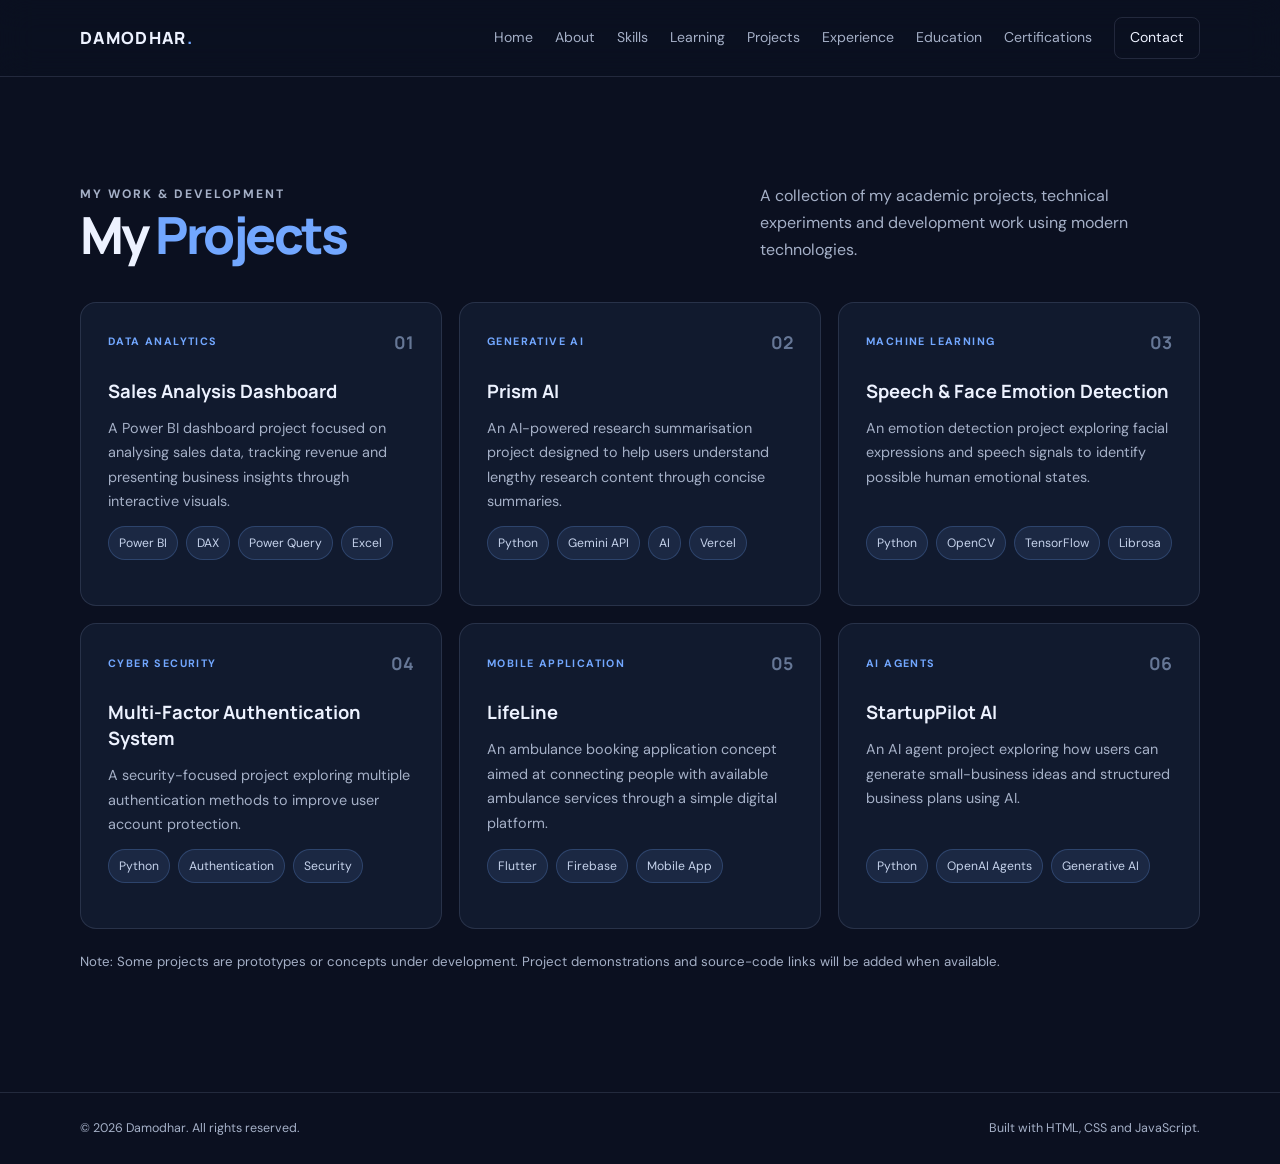
==== projects.html @ 2c572cad "Initial portfolio upload" ====
<!DOCTYPE html>
<html lang="en">

<head>
    <meta charset="UTF-8">
    <meta name="viewport" content="width=device-width, initial-scale=1.0">
    <title>Projects | Damodhar</title>
    <link rel="stylesheet" href="css/style.css">
</head>

<body>

    <!-- HEADER -->
    <header class="site-header">
        <div class="container nav">

            <a href="index.html" class="brand">
                DAMODHAR<span>.</span>
            </a>

            <button class="menu-toggle" id="menuToggle">☰</button>

            <nav class="nav-links" id="navLinks">
                <a href="index.html">Home</a>
                <a href="about.html">About</a>
                <a href="skills.html">Skills</a>
                <a href="learning.html">Learning</a>
                <a href="projects.html">Projects</a>
                <a href="experience.html">Experience</a>
                <a href="education.html">Education</a>
                <a href="certifications.html">Certifications</a>
                <a href="contact.html" class="nav-contact">Contact</a>
            </nav>

        </div>
    </header>


    <!-- PROJECTS PAGE -->
    <main>

        <section class="section container">

            <!-- HEADING -->
            <div class="section-heading">

                <div>
                    <p class="eyebrow">MY WORK & DEVELOPMENT</p>
                    <h2>My <span>Projects</span></h2>
                </div>

                <p>
                    A collection of my academic projects, technical
                    experiments and development work using modern
                    technologies.
                </p>

            </div>


            <!-- PROJECT CARDS -->
            <div class="projects-grid">

                <!-- PROJECT 1 -->
                <div class="project-card">

                    <div class="project-top">
                        <span class="project-type">DATA ANALYTICS</span>
                        <span class="project-number">01</span>
                    </div>

                    <h3>Sales Analysis Dashboard</h3>

                    <p>
                        A Power BI dashboard project focused on analysing
                        sales data, tracking revenue and presenting
                        business insights through interactive visuals.
                    </p>

                    <div class="tags">
                        <span>Power BI</span>
                        <span>DAX</span>
                        <span>Power Query</span>
                        <span>Excel</span>
                    </div>

                </div>


                <!-- PROJECT 2 -->
                <div class="project-card">

                    <div class="project-top">
                        <span class="project-type">GENERATIVE AI</span>
                        <span class="project-number">02</span>
                    </div>

                    <h3>Prism AI</h3>

                    <p>
                        An AI-powered research summarisation project
                        designed to help users understand lengthy
                        research content through concise summaries.
                    </p>

                    <div class="tags">
                        <span>Python</span>
                        <span>Gemini API</span>
                        <span>AI</span>
                        <span>Vercel</span>
                    </div>

                </div>


                <!-- PROJECT 3 -->
                <div class="project-card">

                    <div class="project-top">
                        <span class="project-type">MACHINE LEARNING</span>
                        <span class="project-number">03</span>
                    </div>

                    <h3>Speech & Face Emotion Detection</h3>

                    <p>
                        An emotion detection project exploring facial
                        expressions and speech signals to identify
                        possible human emotional states.
                    </p>

                    <div class="tags">
                        <span>Python</span>
                        <span>OpenCV</span>
                        <span>TensorFlow</span>
                        <span>Librosa</span>
                    </div>

                </div>


                <!-- PROJECT 4 -->
                <div class="project-card">

                    <div class="project-top">
                        <span class="project-type">CYBER SECURITY</span>
                        <span class="project-number">04</span>
                    </div>

                    <h3>Multi-Factor Authentication System</h3>

                    <p>
                        A security-focused project exploring multiple
                        authentication methods to improve user account
                        protection.
                    </p>

                    <div class="tags">
                        <span>Python</span>
                        <span>Authentication</span>
                        <span>Security</span>
                    </div>

                </div>


                <!-- PROJECT 5 -->
                <div class="project-card">

                    <div class="project-top">
                        <span class="project-type">MOBILE APPLICATION</span>
                        <span class="project-number">05</span>
                    </div>

                    <h3>LifeLine</h3>

                    <p>
                        An ambulance booking application concept aimed
                        at connecting people with available ambulance
                        services through a simple digital platform.
                    </p>

                    <div class="tags">
                        <span>Flutter</span>
                        <span>Firebase</span>
                        <span>Mobile App</span>
                    </div>

                </div>


                <!-- PROJECT 6 -->
                <div class="project-card">

                    <div class="project-top">
                        <span class="project-type">AI AGENTS</span>
                        <span class="project-number">06</span>
                    </div>

                    <h3>StartupPilot AI</h3>

                    <p>
                        An AI agent project exploring how users can
                        generate small-business ideas and structured
                        business plans using AI.
                    </p>

                    <div class="tags">
                        <span>Python</span>
                        <span>OpenAI Agents</span>
                        <span>Generative AI</span>
                    </div>

                </div>

            </div>

            <p class="section-note">
                Note: Some projects are prototypes or concepts under
                development. Project demonstrations and source-code
                links will be added when available.
            </p>

        </section>

    </main>


    <!-- FOOTER -->
    <footer class="footer">
        <div class="container footer-inner">
            <p>© 2026 Damodhar. All rights reserved.</p>
            <p>Built with HTML, CSS and JavaScript.</p>
        </div>
    </footer>


    <!-- JAVASCRIPT -->
    <script src="js/script.js"></script>

</body>
</html>
---- css/style.css ----
/* =========================================
   DAMODHAR PORTFOLIO
   Complete upgraded stylesheet
   Theme: Dark Navy + Blue + Purple
========================================= */

/* GOOGLE FONTS */
@import url('https://fonts.googleapis.com/css2?family=DM+Sans:wght@400;500;600;700&family=Manrope:wght@400;500;600;700;800&display=swap');


/* =========================================
   1. ROOT VARIABLES & RESET
========================================= */

:root {
    --bg: #0b1020;
    --panel: #111a2e;
    --panel2: #0f1729;

    --text: #edf2ff;
    --muted: #a5b0c7;

    --line: rgba(173, 190, 225, .15);

    --accent: #72a7ff;
    --accent2: #9a8cff;

    --max: 1120px;

    --transition: .3s ease;
    --glow: 0 15px 40px rgba(72, 125, 255, .16);
}

* {
    box-sizing: border-box;
}

html {
    scroll-behavior: smooth;
    scroll-padding-top: 85px;
}

body {
    margin: 0;
    background: var(--bg);
    color: var(--text);
    font-family: "DM Sans", Arial, sans-serif;
    line-height: 1.7;
    overflow-x: hidden;
}

a {
    color: inherit;
    text-decoration: none;
}

img {
    max-width: 100%;
    display: block;
}

.container {
    width: min(var(--max), calc(100% - 48px));
    margin-inline: auto;
}


/* =========================================
   2. NAVIGATION
========================================= */

.site-header {
    position: sticky;
    top: 0;
    z-index: 100;

    background: rgba(11, 16, 32, .88);
    backdrop-filter: blur(16px);

    border-bottom: 1px solid var(--line);
}

.nav {
    height: 76px;

    display: flex;
    align-items: center;
    justify-content: space-between;
}

.brand {
    font-family: Manrope, sans-serif;
    font-weight: 800;
    letter-spacing: .08em;
    font-size: 1.05rem;

    transition: color var(--transition);
}

.brand:hover {
    color: var(--accent);
}

.brand span,
.accent {
    color: var(--accent);
}

.nav-links {
    display: flex;
    align-items: center;
    gap: 22px;

    color: var(--muted);
    font-size: .88rem;
}

.nav-links a,
.social-links a {
    transition: color var(--transition);
}

.nav-links a:hover,
.social-links a:hover {
    color: var(--accent);
}

.nav-links a:not(.nav-contact) {
    position: relative;
}

.nav-links a:not(.nav-contact)::after {
    content: "";

    position: absolute;
    left: 0;
    bottom: -5px;

    width: 0;
    height: 2px;

    background: var(--accent);
    transition: width var(--transition);
}

.nav-links a:not(.nav-contact):hover::after {
    width: 100%;
}

.nav-contact {
    border: 1px solid var(--line);
    padding: 8px 15px;
    border-radius: 8px;
    color: var(--text) !important;

    transition: background var(--transition),
                border-color var(--transition);
}

.nav-contact:hover {
    background: rgba(114, 167, 255, .12);
    border-color: var(--accent);
}

.menu-toggle {
    display: none;
    background: none;
    border: 0;
    color: var(--text);
    font-size: 1.5rem;
    cursor: pointer;
}


/* =========================================
   3. COMMON SECTIONS
========================================= */

.section {
    padding-block: 105px;
}

.section-muted {
    background: var(--panel2);
    border-block: 1px solid var(--line);
}

.eyebrow {
    font-size: .76rem;
    letter-spacing: .16em;
    font-weight: 700;
    color: var(--accent);
    margin: 0 0 20px;
}

.section-heading {
    display: flex;
    align-items: end;
    justify-content: space-between;
    gap: 30px;
    margin-bottom: 38px;
}

.section-heading h2,
.contact-inner h2 {
    font: 800 clamp(2rem, 4vw, 3.2rem)/1.15 Manrope, sans-serif;
    letter-spacing: -.05em;
    margin: 0;
}

.section-heading h2 span,
.contact-inner h2 span {
    color: var(--accent);
}

.section-heading p {
    max-width: 440px;
    color: var(--muted);
    margin: 0;
}


/* =========================================
   4. HERO SECTION
========================================= */

.hero {
    min-height: 650px;

    display: grid;
    grid-template-columns: 1.2fr .8fr;
    align-items: center;
    gap: 50px;

    padding-top: 85px;
    padding-bottom: 95px;
}

.status-dot {
    display: inline-block;
    width: 8px;
    height: 8px;

    background: #55d6a0;
    border-radius: 50%;
    margin-right: 8px;

    box-shadow: 0 0 12px #55d6a0;

    animation: statusPulse 2s ease-in-out infinite;
}

.intro {
    color: var(--muted);
    font-size: 1.1rem;
    margin: 0;
}

.hero h1 {
    font: 800 clamp(3.2rem, 7vw, 5.8rem)/1.05 Manrope, sans-serif;
    letter-spacing: -.065em;
    margin: 8px 0 18px;
}

.hero h1 span {
    color: var(--accent);
}

.hero h2 {
    font: 600 clamp(1.1rem, 2.2vw, 1.45rem) Manrope, sans-serif;
    margin: 0 0 20px;
}

.hero-text {
    max-width: 610px;
    color: var(--muted);
    font-size: 1.04rem;
}

.hero-actions {
    display: flex;
    gap: 13px;
    flex-wrap: wrap;
    margin: 30px 0 25px;
}


/* =========================================
   5. BUTTON ANIMATIONS
========================================= */

.button {
    display: inline-flex;
    align-items: center;
    gap: 14px;

    padding: 12px 19px;
    border-radius: 9px;

    font-weight: 700;
    font-size: .92rem;

    transition: transform var(--transition),
                box-shadow var(--transition),
                background var(--transition),
                border-color var(--transition);
}

.button:hover {
    transform: translateY(-4px);
}

.button:active {
    transform: translateY(-1px);
}

.primary {
    background: linear-gradient(110deg, #659cff, #8c8aff);
    color: #081124;
}

.primary:hover {
    box-shadow: 0 10px 28px rgba(114, 167, 255, .35);
}

.secondary {
    border: 1px solid var(--line);
    color: var(--text);
}

.secondary:hover {
    border-color: var(--accent);
    background: rgba(114, 167, 255, .10);
}

.social-links {
    display: flex;
    gap: 22px;
    color: var(--muted);
    font-size: .88rem;
}


/* =========================================
   6. PROFILE PHOTO & HERO VISUAL
========================================= */

.hero-visual {
    position: relative;
    min-height: 420px;

    display: grid;
    place-items: center;
}

.photo-frame {
    width: min(330px, 80%);
    aspect-ratio: 4 / 5;

    border: 1px solid rgba(114, 167, 255, .45);
    padding: 12px;
    border-radius: 30px;

    background: linear-gradient(
        145deg,
        rgba(114, 167, 255, .2),
        rgba(154, 140, 255, .04)
    );

    transform: rotate(3deg);
    z-index: 2;

    box-shadow: 0 25px 90px rgba(0, 0, 0, .35);

    transition: transform .5s ease,
                box-shadow .5s ease;
}

.photo-frame:hover {
    transform: rotate(0deg) scale(1.035);
    box-shadow: 0 30px 90px rgba(72, 125, 255, .22);
}

.photo-frame img {
    width: 100%;
    height: 100%;
    object-fit: cover;
    border-radius: 21px;
}

.photo-placeholder {
    display: none;
    width: 100%;
    height: 100%;
    border-radius: 21px;

    background: radial-gradient(
        circle at 25% 20%,
        #344c78,
        #17233d 55%,
        #11182b
    );

    place-content: center;
    text-align: center;
}

.photo-placeholder span {
    font: 800 5rem Manrope;
    color: #dce8ff;
}

.photo-placeholder small {
    color: #b7c8e8;
}

.floating-card {
    position: absolute;
    z-index: 3;

    bottom: 45px;
    left: -10px;

    display: flex;
    align-items: center;
    gap: 12px;

    background: #17233a;
    border: 1px solid var(--line);

    padding: 14px 18px;
    border-radius: 13px;

    box-shadow: 0 15px 40px #050914;

    animation: floatingMotion 4s ease-in-out infinite;
}

.card-icon {
    font-size: 1.6rem;
    color: var(--accent);
}

.floating-card strong,
.floating-card small {
    display: block;
}

.floating-card small {
    color: var(--muted);
    font-size: .75rem;
}

.orbit {
    position: absolute;
    border: 1px solid rgba(114, 167, 255, .13);
    border-radius: 50%;

    width: 410px;
    height: 410px;

    animation: orbitPulse 6s ease-in-out infinite;
}

.orbit-two {
    width: 490px;
    height: 490px;
    border-style: dashed;

    animation-delay: 1s;
}


/* =========================================
   7. ABOUT SECTION
========================================= */

.about-grid {
    display: grid;
    grid-template-columns: 1.3fr .7fr;
    gap: 24px;
}

.about-card,
.project-card,
.cert-card {
    background: var(--panel);
    border: 1px solid var(--line);
    border-radius: 16px;
    padding: 27px;
}

.about-card {
    transition: transform var(--transition),
                border-color var(--transition),
                box-shadow var(--transition);
}

.about-card:hover {
    transform: translateY(-5px);
    border-color: var(--accent);
    box-shadow: var(--glow);
}

.about-card h3,
.project-card h3,
.cert-card h3 {
    font: 700 1.15rem Manrope, sans-serif;
    margin: 0 0 12px;
}

.about-card p,
.project-card p,
.cert-card p {
    color: var(--muted);
    margin: 0 0 12px;
}

.about-facts {
    display: grid;
    grid-template-columns: 1fr;
    gap: 12px;
}

.fact {
    padding: 18px 22px;
    border: 1px solid var(--line);
    border-radius: 13px;
    background: rgba(17, 26, 46, .55);

    transition: transform var(--transition),
                border-color var(--transition);
}

.fact:hover {
    transform: translateX(5px);
    border-color: var(--accent);
}

.fact-number {
    font: 800 1.7rem Manrope;
    color: var(--accent);
    display: block;
}

.fact span:last-child {
    color: var(--muted);
    font-size: .88rem;
}


/* =========================================
   8. SKILLS & LEARNING
========================================= */

.skills-grid {
    display: grid;
    grid-template-columns: repeat(4, 1fr);
    gap: 18px;
    align-items: stretch;
}

.learning-grid {
    grid-template-columns: repeat(3, minmax(0, 1fr));
}

.skill-card {
    background: linear-gradient(145deg, #1c2942, #111a2e 75%);
    border: 1px solid rgba(114, 167, 255, .25);
    border-radius: 16px;

    padding: 25px 22px;
    min-width: 0;

    display: flex;
    flex-direction: column;

    position: relative;
    overflow: hidden;

    transition: transform .35s ease,
                border-color .35s ease,
                box-shadow .35s ease;
}

.skill-card::before {
    content: "";
    position: absolute;

    top: 0;
    left: 0;

    width: 100%;
    height: 3px;

    background: linear-gradient(90deg, var(--accent), var(--accent2));
    opacity: .8;
}

.skill-card::after {
    content: "";

    position: absolute;
    width: 150px;
    height: 150px;

    top: -90px;
    right: -90px;

    border-radius: 50%;
    background: rgba(114, 167, 255, .10);

    transition: transform .5s ease;
}

.skill-card:hover {
    transform: translateY(-8px);
    border-color: var(--accent);
    box-shadow: 0 15px 35px rgba(72, 125, 255, .16);
}

.skill-card:hover::after {
    transform: scale(2);
}

.skill-symbol {
    color: var(--accent);
    font-size: 1.8rem;
    margin-bottom: 13px;
}

.skill-card h3 {
    font: 700 1.15rem Manrope, sans-serif;
    line-height: 1.4;
    min-height: 48px;
    margin: 0 0 12px;
}

.skill-card p {
    color: var(--muted);
    font-size: .86rem;
    margin: 16px 0 0;
}

.skill-card p strong {
    color: var(--text);
}


/* =========================================
   9. TECHNOLOGY TAGS
========================================= */

.tags {
    display: flex;
    flex-wrap: wrap;
    gap: 8px;
    margin-top: 15px;
}

.tags span {
    font-size: .76rem;
    color: #c5d2eb;

    background: rgba(114, 167, 255, .10);
    border: 1px solid rgba(114, 167, 255, .22);

    padding: 6px 10px;
    border-radius: 20px;

    transition: color var(--transition),
                background var(--transition),
                transform var(--transition),
                border-color var(--transition);
}

.tags span:hover {
    background: var(--accent);
    border-color: var(--accent);
    color: #081124;
    transform: translateY(-2px);
}


/* =========================================
   10. PROJECTS
========================================= */

.projects-grid {
    display: grid;
    grid-template-columns: repeat(3, 1fr);
    gap: 17px;
}

.project-card {
    display: flex;
    flex-direction: column;
    min-height: 300px;

    position: relative;
    overflow: hidden;

    transition: transform .35s ease,
                border-color .35s ease,
                box-shadow .35s ease;
}

.project-card::before {
    content: "";

    position: absolute;
    top: 0;
    left: 0;

    width: 100%;
    height: 3px;

    background: linear-gradient(90deg, var(--accent), var(--accent2));

    transform: scaleX(0);
    transform-origin: left;

    transition: transform .4s ease;
}

.project-card:hover {
    transform: translateY(-8px);
    border-color: rgba(114, 167, 255, .6);
    box-shadow: 0 15px 35px rgba(0, 0, 0, .25);
}

.project-card:hover::before {
    transform: scaleX(1);
}

.project-top {
    display: flex;
    justify-content: space-between;
    align-items: center;
    margin-bottom: 24px;
}

.project-type {
    font-size: .67rem;
    letter-spacing: .13em;
    color: var(--accent);
    font-weight: 700;
}

.project-number {
    font: 700 1.1rem Manrope;
    color: #667796;
}

.project-card p {
    font-size: .9rem;
}

.project-card .tags {
    margin-top: auto;
    margin-bottom: 18px;
}

.text-link {
    color: var(--accent);
    font-weight: 700;
    font-size: .86rem;

    transition: color var(--transition);
}

.text-link:hover {
    color: var(--accent2);
}

.section-note {
    color: var(--muted);
    font-size: .83rem;
    margin-top: 22px;
}


/* =========================================
   11. EXPERIENCE PAGE
========================================= */

.experience-list {
    display: grid;
    grid-template-columns: 1fr;
    gap: 25px;

    max-width: 900px;
    margin: 40px auto 0;
}

.experience-card {
    background: var(--panel);
    border: 1px solid var(--line);
    border-radius: 16px;
    padding: 30px;

    transition: transform var(--transition),
                border-color var(--transition),
                box-shadow var(--transition);
}

.experience-card:hover {
    transform: translateY(-6px);
    border-color: var(--accent);
    box-shadow: var(--glow);
}

.experience-top {
    display: flex;
    justify-content: space-between;
    align-items: flex-start;
    gap: 15px;
    margin-bottom: 20px;
}

.experience-type {
    color: var(--accent);
    font-size: 12px;
    font-weight: 700;
    letter-spacing: 1px;
}

.experience-card h3 {
    margin: 10px 0 6px;
    font: 700 1.3rem Manrope, sans-serif;
}

.experience-card h4 {
    color: var(--muted);
    font-size: 16px;
    font-weight: 500;
    margin: 0;
}

.experience-date {
    color: var(--muted);
    font-size: 13px;
    white-space: nowrap;
}

.experience-card p,
.experience-card li {
    color: var(--muted);
    line-height: 1.8;
}

.experience-card ul {
    padding-left: 20px;
    margin: 15px 0;
}


/* =========================================
   12. EDUCATION PAGE
========================================= */

.education-list {
    display: grid;
    grid-template-columns: repeat(2, minmax(0, 1fr));
    gap: 22px;

    max-width: 950px;
    margin: 40px auto 0;
}

.education-card {
    background: var(--panel);
    border: 1px solid var(--line);
    border-radius: 16px;
    padding: 28px;

    transition: transform var(--transition),
                border-color var(--transition),
                box-shadow var(--transition);
}

.education-card:first-child {
    grid-column: 1 / -1;
}

.education-card:hover {
    transform: translateY(-6px);
    border-color: var(--accent);
    box-shadow: var(--glow);
}

.education-level {
    color: var(--accent);
    font-size: 12px;
    font-weight: 700;
    letter-spacing: 1px;
}

.education-card h3 {
    font: 700 1.3rem Manrope, sans-serif;
    margin: 14px 0 8px;
}

.education-card h4 {
    color: var(--muted);
    font-size: 16px;
    font-weight: 500;
    margin: 0 0 12px;
}

.education-institute {
    color: var(--muted);
    line-height: 1.7;
    margin: 12px 0;
}

.education-date {
    display: inline-block;
    margin-top: 10px;
    color: var(--accent);
    font-weight: 600;
}


/* =========================================
   13. CERTIFICATIONS
========================================= */

.cert-grid {
    display: grid;
    grid-template-columns: 1fr 1fr;
    gap: 16px;
}

.cert-card {
    display: flex;
    gap: 17px;
    align-items: flex-start;

    transition: transform var(--transition),
                border-color var(--transition),
                box-shadow var(--transition);
}

.cert-card:hover {
    border-color: var(--accent);
    transform: translateY(-5px);
    box-shadow: var(--glow);
}

.cert-icon {
    display: grid;
    place-items: center;

    flex: 0 0 42px;
    height: 42px;

    border-radius: 11px;
    background: rgba(114, 167, 255, .13);

    color: var(--accent);
    font-size: 1.3rem;
}

.cert-card p {
    font-size: .88rem;
}

.cert-status {
    display: inline-block;
    margin-top: 8px;

    padding: 5px 12px;

    border: 1px solid rgba(114, 167, 255, .3);
    border-radius: 20px;

    background: rgba(114, 167, 255, .10);
    color: var(--accent);

    font-size: .75rem;
    font-weight: 600;
}


/* =========================================
   14. CONTACT SECTION
========================================= */

.contact-section {
    background: linear-gradient(130deg, #111d36, #12152d);
    border-top: 1px solid var(--line);
}

.contact-inner {
    text-align: center;
}

.contact-inner .eyebrow {
    margin-bottom: 18px;
}

.contact-inner > p:not(.eyebrow) {
    color: var(--muted);
    max-width: 600px;
    margin: 18px auto 27px;
}

.contact-details {
    display: flex;
    justify-content: center;
    gap: 25px;
    flex-wrap: wrap;

    color: var(--muted);
    font-size: .82rem;
    margin-top: 38px;
}

.contact-grid {
    display: grid;
    grid-template-columns: repeat(2, minmax(0, 1fr));
    gap: 22px;
    margin-top: 35px;
}

.contact-card {
    padding: 28px;

    background: var(--panel);
    border: 1px solid var(--line);
    border-radius: 18px;

    transition: transform var(--transition),
                border-color var(--transition),
                box-shadow var(--transition);
}

.contact-card:hover {
    transform: translateY(-6px);
    border-color: var(--accent);
    box-shadow: var(--glow);
}

.contact-icon {
    font-size: 2rem;
    margin-bottom: 15px;
}

.contact-card h3 {
    margin-bottom: 10px;
}

.contact-card p {
    color: var(--muted);
    margin-bottom: 15px;
}

.contact-card a {
    color: var(--accent);
    font-weight: 600;
    text-decoration: none;
}

.contact-card a:hover {
    color: var(--accent2);
}

.contact-detail {
    color: var(--muted);
    font-size: .9rem;
}

.contact-message {
    margin-top: 30px;
    padding: 35px;

    text-align: center;

    background: var(--panel2);
    border: 1px solid var(--line);
    border-radius: 18px;
}

.contact-message p {
    color: var(--muted);
    margin: 12px 0 22px;
}


/* =========================================
   15. FOOTER
========================================= */

.footer {
    border-top: 1px solid var(--line);
    padding: 25px 0;
}

.footer-inner {
    display: flex;
    align-items: center;
    justify-content: space-between;
    gap: 15px;
}

.footer p {
    color: var(--muted);
    font-size: .78rem;
    margin: 0;
}


/* =========================================
   16. SCROLL REVEAL PREPARATION
   JavaScript will activate these classes
========================================= */

.reveal {
    opacity: 0;
    transform: translateY(30px);

    transition: opacity .7s ease,
                transform .7s ease;
}

.reveal.is-visible {
    opacity: 1;
    transform: translateY(0);
}

.reveal-left {
    opacity: 0;
    transform: translateX(-30px);

    transition: opacity .7s ease,
                transform .7s ease;
}

.reveal-left.is-visible {
    opacity: 1;
    transform: translateX(0);
}

.reveal-right {
    opacity: 0;
    transform: translateX(30px);

    transition: opacity .7s ease,
                transform .7s ease;
}

.reveal-right.is-visible {
    opacity: 1;
    transform: translateX(0);
}


/* =========================================
   17. KEYFRAME ANIMATIONS
========================================= */

@keyframes heroFadeUp {
    from {
        opacity: 0;
        transform: translateY(30px);
    }

    to {
        opacity: 1;
        transform: translateY(0);
    }
}

@keyframes heroImageReveal {
    from {
        opacity: 0;
        transform: translateX(25px) scale(.96);
    }

    to {
        opacity: 1;
        transform: translateX(0) scale(1);
    }
}

@keyframes floatingMotion {
    0%, 100% {
        transform: translateY(0);
    }

    50% {
        transform: translateY(-10px);
    }
}

@keyframes statusPulse {
    0%, 100% {
        box-shadow: 0 0 8px #55d6a0;
    }

    50% {
        box-shadow: 0 0 18px #55d6a0;
    }
}

@keyframes orbitPulse {
    0%, 100% {
        opacity: .45;
        transform: scale(1);
    }

    50% {
        opacity: .9;
        transform: scale(1.04);
    }
}


/* =========================================
   18. HERO ENTRANCE ANIMATION
========================================= */

.hero-content {
    animation: heroFadeUp .9s ease-out both;
}

.hero-visual {
    animation: heroImageReveal 1s ease-out .2s both;
}


/* =========================================
   19. TABLET RESPONSIVENESS
========================================= */

@media (max-width: 1000px) {

    .nav-links {
        gap: 13px;
        font-size: .8rem;
    }

    .hero {
        gap: 20px;
    }

    .skills-grid,
    .learning-grid {
        grid-template-columns: repeat(2, 1fr);
    }

    .projects-grid {
        grid-template-columns: repeat(2, 1fr);
    }

}


/* =========================================
   20. MOBILE RESPONSIVENESS
========================================= */

@media (max-width: 680px) {

    .container {
        width: min(100% - 34px, var(--max));
    }

    .nav {
        height: 68px;
    }

    .menu-toggle {
        display: block;
    }

    .nav-links {
        display: none;

        position: absolute;
        top: 68px;
        left: 0;
        right: 0;

        padding: 18px 25px 24px;

        background: #10182b;
        border-bottom: 1px solid var(--line);

        flex-direction: column;
        align-items: stretch;
    }

    .nav-links.open {
        display: flex;
        animation: heroFadeUp .25s ease-out both;
    }

    .nav-links a {
        padding: 7px 0;
    }

    .hero {
        grid-template-columns: 1fr;
        padding-top: 65px;
        gap: 20px;
    }

    .hero-visual {
        min-height: 360px;
    }

    .photo-frame {
        width: 245px;
    }

    .orbit {
        width: 310px;
        height: 310px;
    }

    .orbit-two {
        width: 360px;
        height: 360px;
    }

    .floating-card {
        left: 0;
        bottom: 28px;
    }

    .section {
        padding-block: 75px;
    }

    .section-heading {
        display: block;
    }

    .section-heading p {
        margin-top: 13px;
    }

    .about-grid {
        grid-template-columns: 1fr;
    }

    .about-facts {
        grid-template-columns: repeat(3, 1fr);
    }

    .fact {
        padding: 13px;
    }

    .fact-number {
        font-size: 1.35rem;
    }

    .skills-grid,
    .learning-grid,
    .projects-grid,
    .cert-grid {
        grid-template-columns: 1fr;
    }

    .skill-card h3 {
        min-height: auto;
    }

    .project-card {
        min-height: 260px;
    }

    .experience-top {
        flex-direction: column;
    }

    .experience-date {
        white-space: normal;
    }

    .experience-card {
        padding: 22px;
    }

    .education-list {
        grid-template-columns: 1fr;
    }

    .education-card:first-child {
        grid-column: auto;
    }

    .timeline-item {
        grid-template-columns: 1fr;
        gap: 7px;
    }

    .education-mark {
        grid-column: 2;
        grid-row: 2;
    }

    .footer-inner {
        flex-direction: column;
        align-items: flex-start;
    }

    .contact-details {
        flex-direction: column;
        gap: 8px;
    }

    .contact-grid {
        grid-template-columns: 1fr;
    }

}


/* =========================================
   21. ACCESSIBILITY
========================================= */

a:focus-visible,
button:focus-visible {
    outline: 2px solid var(--accent);
    outline-offset: 4px;
}

@media (prefers-reduced-motion: reduce) {

    *,
    *::before,
    *::after {
        scroll-behavior: auto !important;
        animation-duration: .01ms !important;
        animation-iteration-count: 1 !important;
        transition-duration: .01ms !important;
    }

    .reveal,
    .reveal-left,
    .reveal-right {
        opacity: 1;
        transform: none;
    }

}
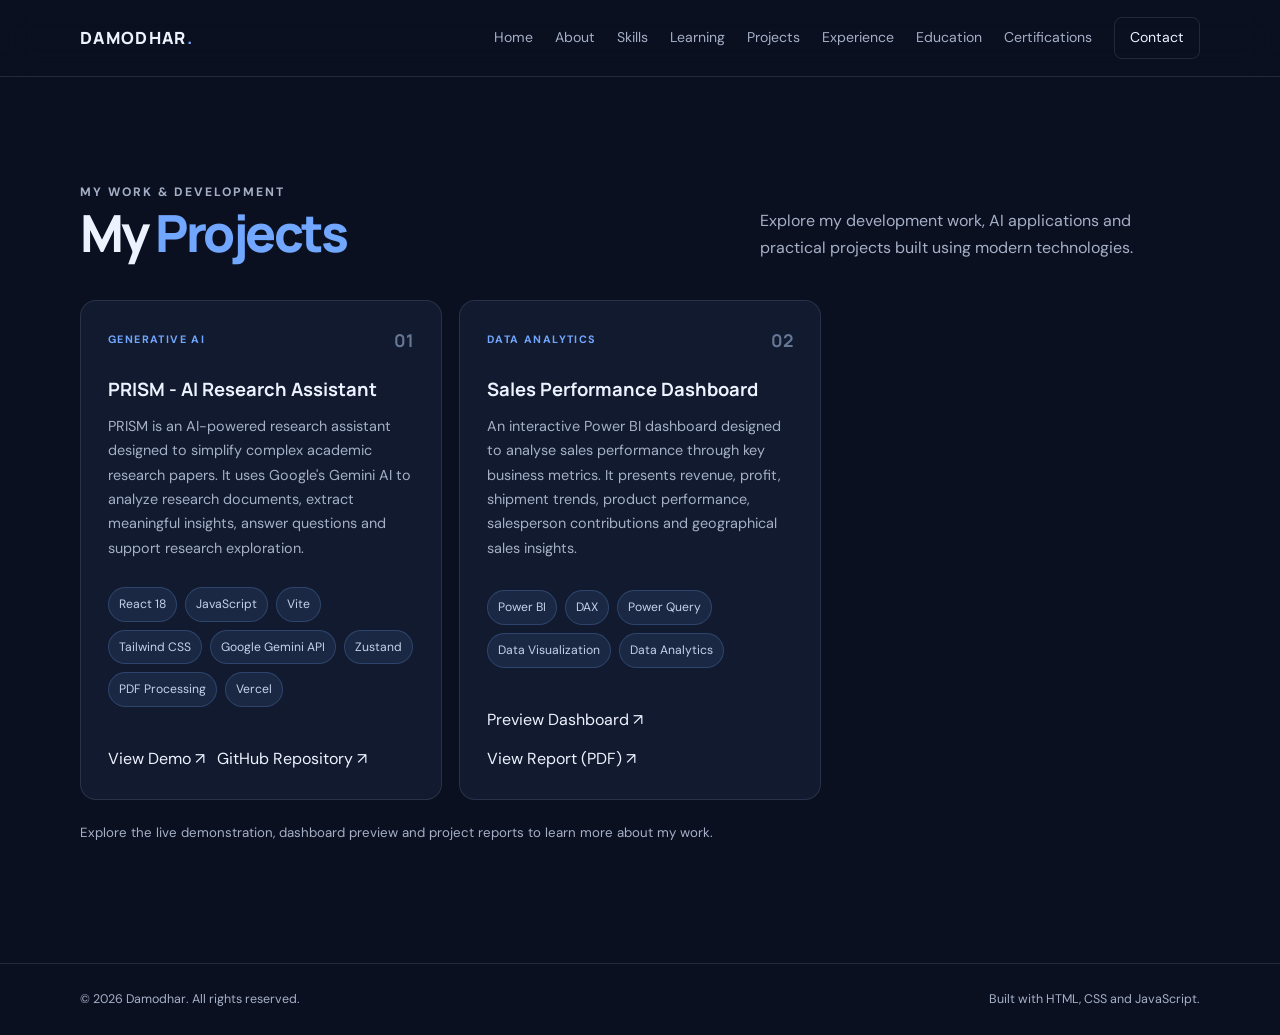
==== commit 219dc695: "Add Power BI Sales Performance Dashboard project" ====
--- a/projects.html
+++ b/projects.html
@@ -36,7 +36,6 @@
         </div>
     </header>
 
-
     <!-- PROJECTS PAGE -->
     <main>
 
@@ -51,165 +50,111 @@
                 </div>
 
                 <p>
-                    A collection of my academic projects, technical
-                    experiments and development work using modern
-                    technologies.
+                    Explore my development work, AI applications
+                    and practical projects built using modern technologies.
                 </p>
 
             </div>
 
-
             <!-- PROJECT CARDS -->
             <div class="projects-grid">
 
-                <!-- PROJECT 1 -->
+                <!-- PROJECT 1: PRISM AI -->
+                <div class="project-card">
+
+                    <div class="project-top">
+                        <span class="project-type">GENERATIVE AI</span>
+                        <span class="project-number">01</span>
+                    </div>
+
+                    <h3>PRISM - AI Research Assistant</h3>
+
+                    <p>
+                        PRISM is an AI-powered research assistant designed
+                        to simplify complex academic research papers.
+                        It uses Google's Gemini AI to analyze research
+                        documents, extract meaningful insights, answer
+                        questions and support research exploration.
+                    </p>
+
+                    <div class="tags">
+                        <span>React 18</span>
+                        <span>JavaScript</span>
+                        <span>Vite</span>
+                        <span>Tailwind CSS</span>
+                        <span>Google Gemini API</span>
+                        <span>Zustand</span>
+                        <span>PDF Processing</span>
+                        <span>Vercel</span>
+                    </div>
+
+                    <div style="margin-top: 20px; display: flex; gap: 12px; flex-wrap: wrap;">
+
+                        <a
+                            href="https://finalresearch-vert.vercel.app/"
+                            target="_blank"
+                            rel="noopener noreferrer"
+                            class="btn btn-primary">
+                            View Demo ↗
+                        </a>
+
+                        <a
+                            href="https://github.com/Damodhar95/final_research"
+                            target="_blank"
+                            rel="noopener noreferrer"
+                            class="btn">
+                            GitHub Repository ↗
+                        </a>
+
+                    </div>
+
+                </div>
+
+                <!-- PROJECT 2: POWER BI DASHBOARD -->
                 <div class="project-card">
 
                     <div class="project-top">
                         <span class="project-type">DATA ANALYTICS</span>
-                        <span class="project-number">01</span>
+                        <span class="project-number">02</span>
                     </div>
 
-                    <h3>Sales Analysis Dashboard</h3>
+                    <h3>Sales Performance Dashboard</h3>
 
                     <p>
-                        A Power BI dashboard project focused on analysing
-                        sales data, tracking revenue and presenting
-                        business insights through interactive visuals.
+                        An interactive Power BI dashboard designed to
+                        analyse sales performance through key business
+                        metrics. It presents revenue, profit, shipment
+                        trends, product performance, salesperson
+                        contributions and geographical sales insights.
                     </p>
-
-                    <div class="tags">
+                    <!-- TECHNOLOGY TAGS -->
+                    <div class="tags" style="margin-top: 18px;">
                         <span>Power BI</span>
                         <span>DAX</span>
                         <span>Power Query</span>
-                        <span>Excel</span>
+                        <span>Data Visualization</span>
+                        <span>Data Analytics</span>
                     </div>
 
-                </div>
+                    <!-- PROJECT BUTTONS -->
+                    <div style="margin-top: 20px; display: flex; gap: 12px; flex-wrap: wrap;">
 
+                        <a
+                            href="images/sales-dashboard.png"
+                            target="_blank"
+                            rel="noopener noreferrer"
+                            class="btn btn-primary">
+                            Preview Dashboard ↗
+                        </a>
 
-                <!-- PROJECT 2 -->
-                <div class="project-card">
+                        <a
+                            href="reports/Sales_Performance_Dashboard.pdf"
+                            target="_blank"
+                            rel="noopener noreferrer"
+                            class="btn">
+                            View Report (PDF) ↗
+                        </a>
 
-                    <div class="project-top">
-                        <span class="project-type">GENERATIVE AI</span>
-                        <span class="project-number">02</span>
-                    </div>
-
-                    <h3>Prism AI</h3>
-
-                    <p>
-                        An AI-powered research summarisation project
-                        designed to help users understand lengthy
-                        research content through concise summaries.
-                    </p>
-
-                    <div class="tags">
-                        <span>Python</span>
-                        <span>Gemini API</span>
-                        <span>AI</span>
-                        <span>Vercel</span>
-                    </div>
-
-                </div>
-
-
-                <!-- PROJECT 3 -->
-                <div class="project-card">
-
-                    <div class="project-top">
-                        <span class="project-type">MACHINE LEARNING</span>
-                        <span class="project-number">03</span>
-                    </div>
-
-                    <h3>Speech & Face Emotion Detection</h3>
-
-                    <p>
-                        An emotion detection project exploring facial
-                        expressions and speech signals to identify
-                        possible human emotional states.
-                    </p>
-
-                    <div class="tags">
-                        <span>Python</span>
-                        <span>OpenCV</span>
-                        <span>TensorFlow</span>
-                        <span>Librosa</span>
-                    </div>
-
-                </div>
-
-
-                <!-- PROJECT 4 -->
-                <div class="project-card">
-
-                    <div class="project-top">
-                        <span class="project-type">CYBER SECURITY</span>
-                        <span class="project-number">04</span>
-                    </div>
-
-                    <h3>Multi-Factor Authentication System</h3>
-
-                    <p>
-                        A security-focused project exploring multiple
-                        authentication methods to improve user account
-                        protection.
-                    </p>
-
-                    <div class="tags">
-                        <span>Python</span>
-                        <span>Authentication</span>
-                        <span>Security</span>
-                    </div>
-
-                </div>
-
-
-                <!-- PROJECT 5 -->
-                <div class="project-card">
-
-                    <div class="project-top">
-                        <span class="project-type">MOBILE APPLICATION</span>
-                        <span class="project-number">05</span>
-                    </div>
-
-                    <h3>LifeLine</h3>
-
-                    <p>
-                        An ambulance booking application concept aimed
-                        at connecting people with available ambulance
-                        services through a simple digital platform.
-                    </p>
-
-                    <div class="tags">
-                        <span>Flutter</span>
-                        <span>Firebase</span>
-                        <span>Mobile App</span>
-                    </div>
-
-                </div>
-
-
-                <!-- PROJECT 6 -->
-                <div class="project-card">
-
-                    <div class="project-top">
-                        <span class="project-type">AI AGENTS</span>
-                        <span class="project-number">06</span>
-                    </div>
-
-                    <h3>StartupPilot AI</h3>
-
-                    <p>
-                        An AI agent project exploring how users can
-                        generate small-business ideas and structured
-                        business plans using AI.
-                    </p>
-
-                    <div class="tags">
-                        <span>Python</span>
-                        <span>OpenAI Agents</span>
-                        <span>Generative AI</span>
                     </div>
 
                 </div>
@@ -217,24 +162,23 @@
             </div>
 
             <p class="section-note">
-                Note: Some projects are prototypes or concepts under
-                development. Project demonstrations and source-code
-                links will be added when available.
+                Explore the live demonstration, dashboard preview
+                and project reports to learn more about my work.
             </p>
 
         </section>
 
     </main>
 
-
     <!-- FOOTER -->
     <footer class="footer">
+
         <div class="container footer-inner">
             <p>© 2026 Damodhar. All rights reserved.</p>
             <p>Built with HTML, CSS and JavaScript.</p>
         </div>
+
     </footer>
-
 
     <!-- JAVASCRIPT -->
     <script src="js/script.js"></script>
